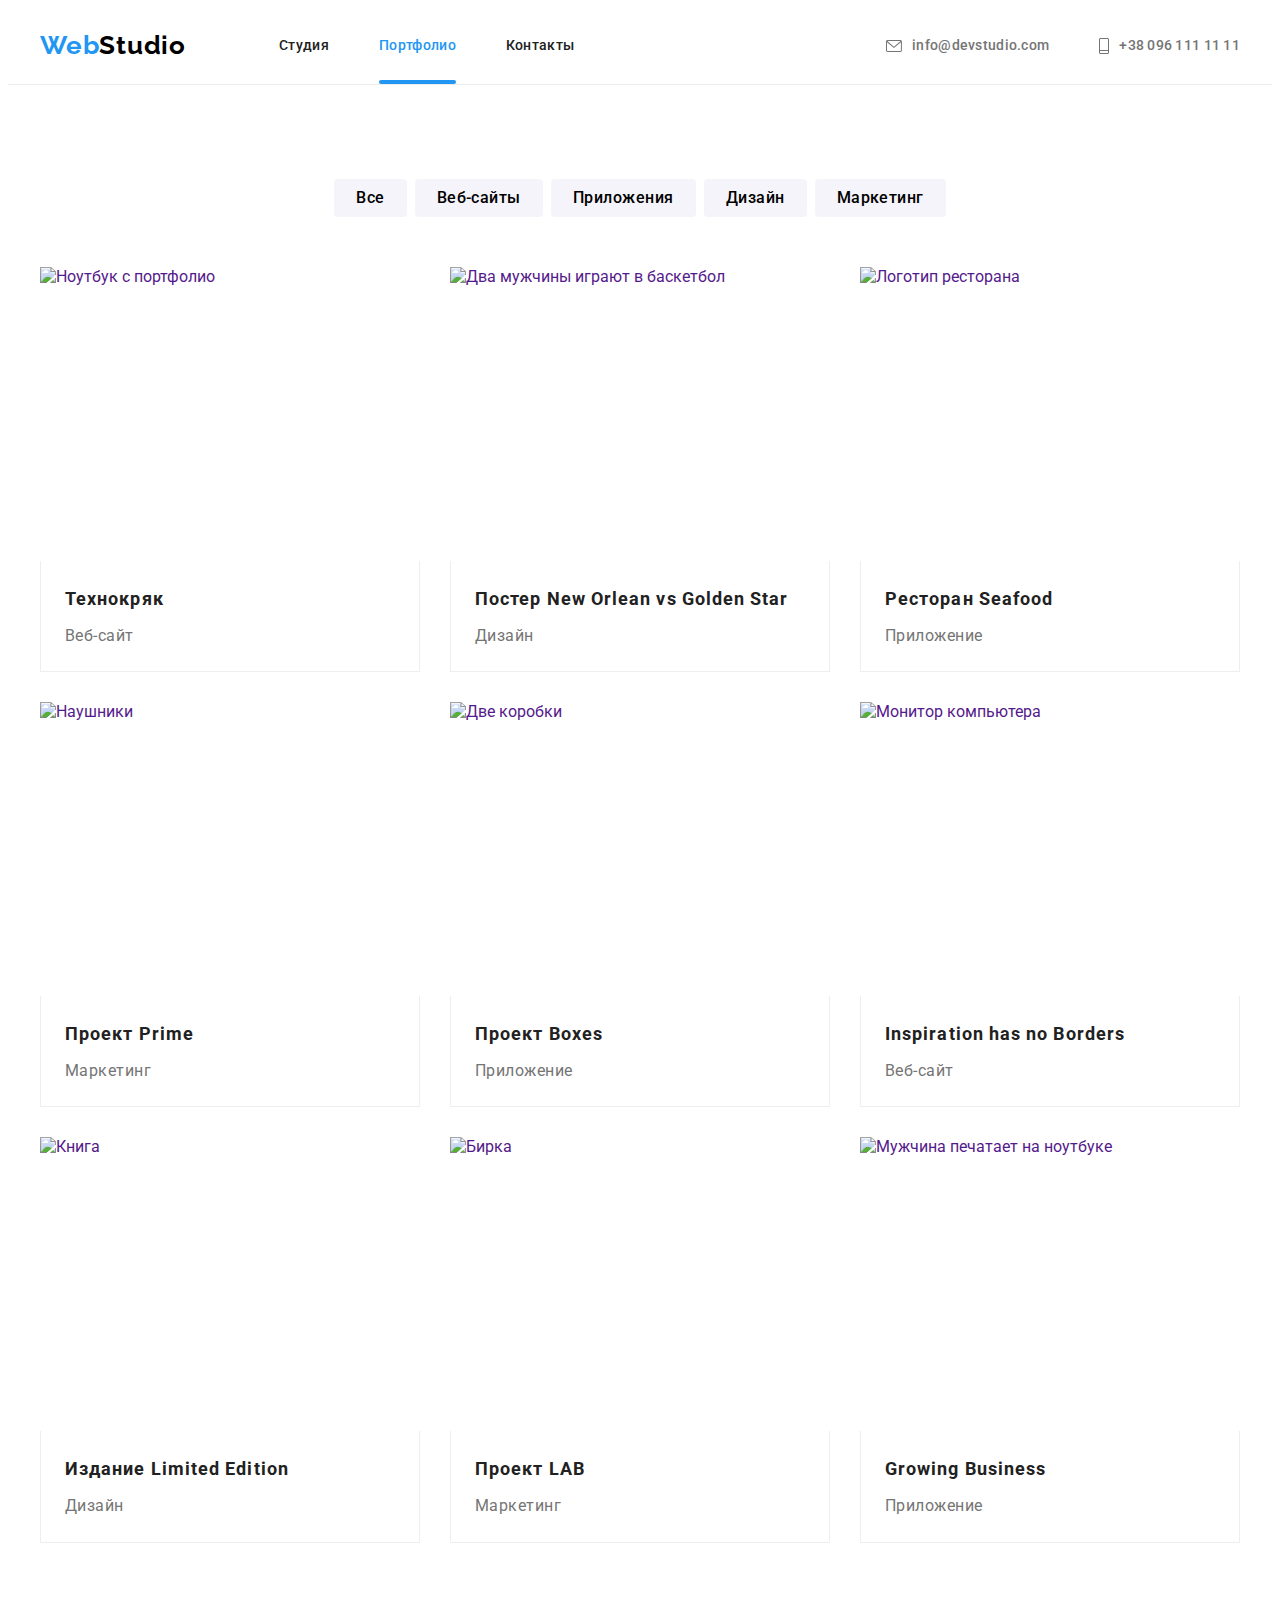
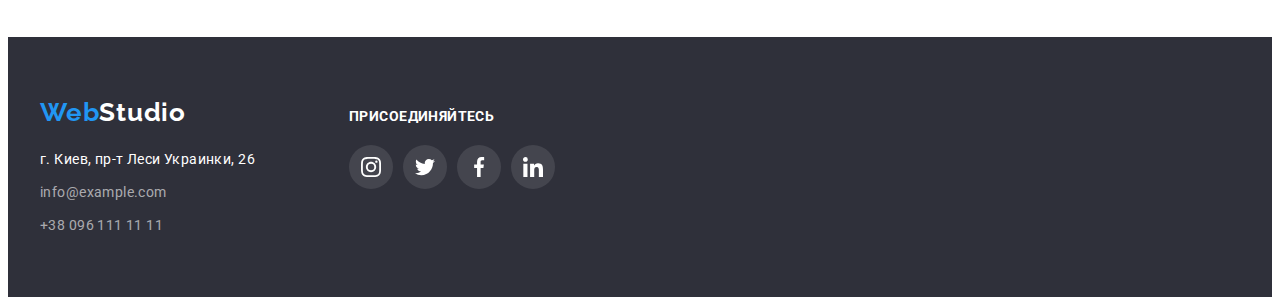
==== portfolio.html @ 475014e9 "." ====
<!DOCTYPE html>
<html lang="ru">
  <head>
    <meta charset="UTF-8" />
    <meta http-equiv="X-UA-Compatible" content="IE=edge" />
    <meta name="viewport" content="width=device-width, initial-scale=1.0" />
    <title>Портфолио</title>
    <link
      href="https://fonts.googleapis.com/css2?family=Raleway:wght@700&family=Roboto:wght@400;500;700;900&display=swap"
      rel="stylesheet"
    />
    <link
      rel="stylesheet"
      href="https://cdnjs.cloudflare.com/ajax/libs/modern-normalize/1.1.0/modern-normalize.min.css"
      integrity="sha512-wpPYUAdjBVSE4KJnH1VR1HeZfpl1ub8YT/NKx4PuQ5NmX2tKuGu6U/JRp5y+Y8XG2tV+wKQpNHVUX03MfMFn9Q=="
      crossorigin="anonymous"
      referrerpolicy="no-referrer"
    />
    <link rel="stylesheet" href="./css/style.css" />
  </head>
  <body>
    <header class="header">
      <div class="container header-con">
        <nav class="header-nav">
          <a href="" class="logo">Web<span class="logo-studio">Studio</span></a>
          <ul class="site-nav list">
            <li class="logo-item">
              <a href="./index.html" class="link">Студия</a>
            </li>
            <li class="logo-item">
              <a href="" class="link current">Портфолио</a>
            </li>
            <li class="logo-item"><a href="" class="link">Контакты</a></li>
          </ul>
        </nav>
        <ul class="auth-nav list">
          <li class="auth-item">
            <a href="mailto:info@devstudio.com" class="auth-link"
              ><svg width="16" height="12">
                <use href="./images/icons.svg.svg#icon-envelope"></use></svg
              >info@devstudio.com</a
            >
          </li>
          <li class="auth-item">
            <a href="tel:+380961111111" class="auth-link"
              ><svg width="10" height="16">
                <use href="./images/icons.svg.svg#icon-tel"></use></svg
              >+38 096 111 11 11</a
            >
          </li>
        </ul>
      </div>
    </header>
    <main>
      <section class="section">
        <div class="container">
          <h1 class="hide">Проекты</h1>
          <ul class="portfolio-filtr-nav list">
            <li class="btn-filtres"><button type="button" class="filtres">Все</button></li>
            <li class="btn-filtres"><button type="button" class="filtres">Веб-сайты</button></li>
            <li class="btn-filtres"><button type="button" class="filtres">Приложения</button></li>
            <li class="btn-filtres"><button type="button" class="filtres">Дизайн</button></li>
            <li class="btn-filtres"><button type="button" class="filtres">Маркетинг</button></li>
          </ul>

          <ul class="project list">
            <li class="project-cards">
              <a href="" class="project-link">
                <div class="overflow">
                  <img
                    src="/goit-markup-hw-02/images/tehno.jpg"
                    alt="Ноутбук с портфолио"
                    width="370"
                    height="294"
                  />
                  <p class="project-modal-text">
                    Ресурс предлагает комплексные предложения с разным уровнем функционала и
                    сервисов. Все это позволит посетителю получить исчерпывающие сведения о компании
                    или частном лице.
                  </p>
                </div>
                <div class="project-block">
                  <h3 class="project-title">Технокряк</h3>
                  <p class="project-text">Веб-сайт</p>
                </div>
              </a>
            </li>
            <li class="project-cards">
              <a href="" class="project-link">
                <div class="overflow">
                  <img
                    src="/goit-markup-hw-02/images/poster.jpg"
                    alt="Два мужчины играют в баскетбол"
                    width="370"
                    height="294"
                  />
                  <p class="project-modal-text">
                    Ресурс предлагает комплексные предложения с разным уровнем функционала и
                    сервисов. Все это позволит посетителю получить исчерпывающие сведения о компании
                    или частном лице.
                  </p>
                </div>

                <div class="project-block">
                  <h3 class="project-title">Постер New Orlean vs Golden Star</h3>
                  <p class="project-text">Дизайн</p>
                </div>
              </a>
            </li>
            <li class="project-cards">
              <a href="" class="project-link">
                <div class="overflow">
                  <img
                    src="/goit-markup-hw-02/images/seafood.jpg"
                    alt="Логотип ресторана"
                    width="370"
                    height="294"
                  />
                  <p class="project-modal-text">
                    Ресурс предлагает комплексные предложения с разным уровнем функционала и
                    сервисов. Все это позволит посетителю получить исчерпывающие сведения о компании
                    или частном лице.
                  </p>
                </div>
                <div class="project-block">
                  <h3 class="project-title">Ресторан Seafood</h3>
                  <p class="project-text">Приложение</p>
                </div>
              </a>
            </li>
            <li class="project-cards">
              <a href="" class="project-link">
                <div class="overflow">
                  <img
                    src="/goit-markup-hw-02/images/prime.jpg"
                    alt="Наушники"
                    width="370"
                    height="294"
                  />
                  <p class="project-modal-text">
                    Ресурс предлагает комплексные предложения с разным уровнем функционала и
                    сервисов. Все это позволит посетителю получить исчерпывающие сведения о компании
                    или частном лице.
                  </p>
                </div>
                <div class="project-block">
                  <h3 class="project-title">Проект Prime</h3>
                  <p class="project-text">Маркетинг</p>
                </div>
              </a>
            </li>
            <li class="project-cards">
              <a href="" class="project-link">
                <div class="overflow">
                  <img
                    src="/goit-markup-hw-02/images/boxes.jpg"
                    alt="Две коробки"
                    width="370"
                    height="294"
                  />
                  <p class="project-modal-text">
                    Ресурс предлагает комплексные предложения с разным уровнем функционала и
                    сервисов. Все это позволит посетителю получить исчерпывающие сведения о компании
                    или частном лице.
                  </p>
                </div>
                <div class="project-block">
                  <h3 class="project-title">Проект Boxes</h3>
                  <p class="project-text">Приложение</p>
                </div>
              </a>
            </li>
            <li class="project-cards">
              <a href="" class="project-link">
                <div class="overflow">
                  <img
                    src="/goit-markup-hw-02/images/borders.jpg"
                    alt="Монитор компьютера"
                    width="370"
                    height="294"
                  />
                  <p class="project-modal-text">
                    Ресурс предлагает комплексные предложения с разным уровнем функционала и
                    сервисов. Все это позволит посетителю получить исчерпывающие сведения о компании
                    или частном лице.
                  </p>
                </div>
                <div class="project-block">
                  <h3 class="project-title">Inspiration has no Borders</h3>
                  <p class="project-text">Веб-сайт</p>
                </div>
              </a>
            </li>
            <li class="project-cards">
              <a href="" class="project-link">
                <div class="overflow">
                  <img
                    src="/goit-markup-hw-02/images/limited.jpg"
                    alt="Книга"
                    width="370"
                    height="294"
                  />
                  <p class="project-modal-text">
                    Ресурс предлагает комплексные предложения с разным уровнем функционала и
                    сервисов. Все это позволит посетителю получить исчерпывающие сведения о компании
                    или частном лице.
                  </p>
                </div>
                <div class="project-block">
                  <h3 class="project-title">Издание Limited Edition</h3>
                  <p class="project-text">Дизайн</p>
                </div>
              </a>
            </li>
            <li class="project-cards">
              <a href="" class="project-link">
                <div class="overflow">
                  <img
                    src="/goit-markup-hw-02/images/lab.jpg"
                    alt="Бирка"
                    width="370"
                    height="294"
                  />
                  <p class="project-modal-text">
                    Ресурс предлагает комплексные предложения с разным уровнем функционала и
                    сервисов. Все это позволит посетителю получить исчерпывающие сведения о компании
                    или частном лице.
                  </p>
                </div>
                <div class="project-block">
                  <h3 class="project-title">Проект LAB</h3>
                  <p class="project-text">Маркетинг</p>
                </div>
              </a>
            </li>
            <li class="project-cards">
              <a href="" class="project-link">
                <div class="overflow">
                  <img
                    src="/goit-markup-hw-02/images/growing.jpg"
                    alt="Мужчина печатает на ноутбуке"
                    width="370"
                    height="294"
                  />
                  <p class="project-modal-text">
                    Ресурс предлагает комплексные предложения с разным уровнем функционала и
                    сервисов. Все это позволит посетителю получить исчерпывающие сведения о компании
                    или частном лице.
                  </p>
                </div>
                <div class="project-block">
                  <h3 class="project-title">Growing Business</h3>
                  <p class="project-text">Приложение</p>
                </div>
              </a>
            </li>
          </ul>
        </div>
      </section>
    </main>
    <footer class="footer">
      <div class="container footer-con">
        <div>
          <a href="" class="logo logo-foot">Web<span class="logofooter">Studio</span></a>
          <address>
            <ul class="list">
              <li class="footer-list">
                <a
                  href="https://bit.ly/3pXMvUd"
                  target="_blank"
                  rel="noopener noreferrer"
                  class="location"
                  >г. Киев, пр-т Леси Украинки, 26</a
                >
              </li>
              <li class="footer-list">
                <a href="mailto:info@devstudio.com" class="footlink">info@example.com</a>
              </li>
              <li class="footer-list">
                <a href="tel:+380961111111" class="footlink">+38 096 111 11 11</a>
              </li>
            </ul>
          </address>
        </div>
        <div class="contacts-footer">
          <h3 class="foter-title">ПРИСОЕДИНЯЙТЕСЬ</h3>
          <ul class="contacts-nav list">
            <li>
              <a href="" class="footer-icon">
                <svg width="20" height="20">
                  <use href="./images/icons.svg.svg#icon-instagram"></use>
                </svg>
              </a>
            </li>
            <li>
              <a href="" class="footer-icon">
                <svg width="20" height="20">
                  <use href="./images/icons.svg.svg#icon-twitter"></use>
                </svg>
              </a>
            </li>
            <li>
              <a href="" class="footer-icon">
                <svg width="20" height="20">
                  <use href="./images/icons.svg.svg#icon-facebook"></use>
                </svg>
              </a>
            </li>
            <li>
              <a href="" class="footer-icon">
                <svg width="20" height="20">
                  <use href="./images/icons.svg.svg#icon-linkedin"></use>
                </svg>
              </a>
            </li>
          </ul>
        </div>
      </div>
    </footer>
  </body>
</html>
---- css/style.css ----
body {
  background-color: var(--primay-bg-color);
  color: var(--title-text-color);
  font-family: Roboto, sans-serif;
}

:root {
  --contacts-text-color: rgba(255, 255, 255, 0.6);
  --primary-text-color: #757575;
  --title-text-color: #212121;
  --primay-bg-color: #ffffff;
  --secondary-bg-color: #f5f4fa;
  --tertiary-bg-color: #2f303a;
  --button-link-primary: #2196f3;
  --button-active-color: #188ce8;
  --logo-secondary-color: #000000;
  --project-card-shadow: #eeeeee;
  --box-shadow-card: 0px 1px 3px rgba(0, 0, 0, 0.12), 0px 1px 1px rgba(0, 0, 0, 0.14),
    0px 2px 1px rgba(0, 0, 0, 0.2);
  --box-shadow-portfolio: 0px 1px 1px rgba(0, 0, 0, 0.12), 0px 4px 4px rgba(0, 0, 0, 0.06),
    1px 4px 6px rgba(0, 0, 0, 0.16);
  --filtres-box-shadow: 0px 3px 1px rgba(0, 0, 0, 0.1), 0px 1px 2px rgba(0, 0, 0, 0.08),
    0px 2px 2px rgba(0, 0, 0, 0.12);
  --modal-shadow: 0px 1px 3px rgba(0, 0, 0, 0.12), 0px 1px 1px rgba(0, 0, 0, 0.14),
    0px 2px 1px rgba(0, 0, 0, 0.2);
  --border-header-color: #ececec;
  --icon-color: #afb1b8;
  --footer-icon-background: rgba(255, 255, 255, 0.1);
  --gradient-hero: rgba(47, 48, 58, 0.4);
  --text-bg-section: rgba(47, 48, 58, 0.8);
  --bg-project-hover: rgba(33, 150, 243, 0.9);
  --animation: 250ms cubic-bezier(0.4, 0, 0.2, 1);
  --button-modal-border: rgba(0, 0, 0, 0.1);
  --bg-color-modal: rgba(0, 0, 0, 0.2);
}
.list {
  list-style: none;
}
ul,
h1,
h2,
h3,
p {
  margin: 0;
  padding: 0;
}
img {
  display: block;
  max-width: 100%;
  height: auto;
}
.section {
  padding-bottom: 94px;
  padding-top: 94px;
}

.container {
  width: 1200px;
  margin-left: auto;
  margin-right: auto;
  padding-left: 15px;
  padding-right: 15px;
}

/*header*/
.header {
  border-bottom: 1px solid var(--border-header-color);
}
.header-con {
  display: flex;
  align-items: center;
}
.header-nav {
  display: flex;
  align-items: center;
}

/*logo*/

.logo {
  color: var(--button-link-primary);
  text-decoration: none;
  letter-spacing: 0.03em;
  font-weight: 700;
  font-size: 26px;
  line-height: 1.2;
  font-family: 'Raleway';
  margin-right: 93px;
}
.logo-studio {
  color: var(--logo-secondary-color);
  letter-spacing: 0.03em;
}
.logo-item {
  letter-spacing: 0.02em;
}

.link {
  display: block;
  padding-top: 30px;
  padding-bottom: 30px;
}
/* site nav*/
.site-nav {
  display: flex;
  gap: 50px;
}
.current {
  position: relative;
}
.current::after {
  content: '';
  position: absolute;
  width: 100%;
  height: 4px;
  background-color: var(--button-link-primary);
  border-radius: 2px;
  bottom: 0;
  right: 0;
  animation: animation-current var(--animation);
}
@keyframes animation-current {
  0% {
    transform: scaleX(1);
  }
  50% {
    transform: scaleX(0);
  }
  100% {
    transform: scaleX(1);
  }
}

.site-nav .link.current {
  color: var(--button-link-primary);
}
.site-nav .link {
  color: var(--title-text-color);
  font-weight: 500;
  font-size: 14px;
  line-height: 1.1;
  text-decoration: none;
  transition: color var(--animation);
}
.site-nav .link:hover,
.site-nav .link:focus {
  color: var(--button-link-primary);
  transition: color var(--animation);
}

/*auth */
.auth-nav {
  display: flex;
  margin-left: auto;
  gap: 50px;
}

.auth-link {
  padding-top: 30px;
  padding-bottom: 30px;
  color: var(--primary-text-color);
  font-weight: 500;
  font-size: 14px;
  line-height: 1.1;
  text-decoration: none;
  letter-spacing: 0.02em;
  display: flex;
  align-items: center;
  fill: currentColor;
  gap: 10px;
  transition: color var(--animation);
}

.auth-nav .auth-link:hover,
.auth-nav .auth-link:focus {
  color: var(--button-link-primary);
}

/*list*/

/* hero */
.hero {
  background-color: var(--tertiary-bg-color);
  text-align: center;
  padding-top: 200px;
  padding-bottom: 200px;
  margin-left: auto;
  margin-right: auto;
  max-width: 1600px;
  background-image: linear-gradient(to right, var(--gradient-hero), var(--gradient-hero)),
    url(../images/background.jpg);
  background-repeat: no-repeat;
  background-size: cover;
  background-position: center;
}

.hero-title {
  width: 696px;
  margin-left: auto;
  margin-right: auto;
  margin-bottom: 30px;
  color: var(--primay-bg-color);
  font-weight: 900;
  font-size: 44px;
  line-height: 1.4;
  letter-spacing: 0.06em;
}
.hero-button {
  padding: 10px 32px 10px 32px;
  color: var(--primay-bg-color);
  background-color: var(--button-link-primary);
  font-family: inherit;
  font-weight: 700;
  font-size: 16px;
  line-height: 2;
  cursor: pointer;
  border: 0;
  border-radius: 4px;
  letter-spacing: 0.06em;
  transition: background-color var(--animation);
}
.hero-button:hover,
.hero-button:focus {
  background-color: var(--button-active-color);
  transition: background-color var(--animation);
  opacity: 1;
}
.hide {
  position: absolute;
  width: 1px;
  height: 1px;
  margin: -1px;
  border: 0;
  padding: 0;

  white-space: nowrap;
  clip-path: inset(100%);
  clip: rect(0 0 0 0);
  overflow: hidden;
}
/* peculiarity */
.peculiarity-icon {
  display: flex;
  gap: 30px;
}
.peculiarity-icon-list {
  display: flex;
  width: 270px;
  height: 120px;
  background-color: var(--secondary-bg-color);
  justify-content: center;
  align-items: center;
  border-radius: 4px;
  margin-bottom: 30px;
}

.peculiarity {
  display: flex;
  align-items: center;
  gap: 30px;
}
.peculiarity-list {
  width: calc((100% - 90px) / 4);
}

.peculiarity-title {
  margin-bottom: 10px;

  font-weight: 700;
  font-size: 14px;
  line-height: 1.1;
  letter-spacing: 0.03em;
}
.peculiarity-text {
  color: var(--primary-text-color);
  font-size: 14px;
  line-height: 1.7;
  letter-spacing: 0.03em;
}

/* section */
.sections {
  padding-bottom: 94px;
}
.section-list {
  display: flex;
  gap: 30px;
}
.section-cards {
  position: relative;
}

.section-text {
  display: flex;
  justify-content: center;
  align-items: center;
  position: absolute;
  bottom: 0;

  font-weight: 700;
  font-size: 14px;
  line-height: 1.14;
  letter-spacing: 0.03em;

  text-transform: uppercase;

  color: var(--primay-bg-color);
  background-color: var(--text-bg-section);

  width: 100%;
  height: 70px;
}

.section-title {
  margin-bottom: 50px;
  font-weight: 700;
  font-size: 36px;
  line-height: 1.7;
  text-align: center;
}
/* our-team */

.our-team {
  background-color: var(--secondary-bg-color);
}
.team {
  display: flex;
  gap: 30px;
}
.our-team-cards {
  background-color: var(--primay-bg-color);
  text-align: center;
  box-shadow: var(--box-shadow-card);
  border-radius: 0px 0px 4px 4px;
  width: calc((100% - 90px) / 4);
}

.our-team-title {
  margin-bottom: 50px;

  font-weight: 700;
  font-size: 36px;
  line-height: 1.2;
  text-align: center;
  letter-spacing: 0.03em;
}
.our-team-subtitle {
  padding-top: 30px;
  margin-bottom: 10px;
  font-weight: 500;
  font-size: 16px;
  line-height: 1.2;
  letter-spacing: 0.03em;
}
.our-team-contacts {
  display: flex;
  justify-content: center;
  padding-bottom: 30px;
  gap: 10px;
}
.our-team-link {
  width: 44px;
  height: 44px;
  border-radius: 50%;
  display: flex;
  justify-content: center;
  align-items: center;
  border-radius: 50%;
  fill: var(--icon-color);
  transition: background-color var(--animation), fill var(--animation);
}

.our-team-link:hover,
.our-team-link:focus {
  background-color: var(--button-link-primary);
  fill: var(--primay-bg-color);
}
.our-team-text {
  color: var(--primary-text-color);
  font-size: 16px;
  line-height: 1.2;
  letter-spacing: 0.03em;
  margin-bottom: 16px;
}
/*clients*/
.clients-title {
  margin-bottom: 50px;
  font-weight: 700;
  font-size: 36px;
  line-height: 1.2;
  text-align: center;
  letter-spacing: 0.03em;
}
.clients-nav {
  display: flex;
  gap: 30px;
}
.client-cards {
  border-radius: 4px;
}
.clients-link {
  display: flex;
  justify-content: center;
  align-items: center;
  border: 1px solid var(--icon-color);
  border-radius: 4px;
  fill: var(--icon-color);
  width: 170px;
  height: 92px;
  transition: border-color var(--animation), fill var(--animation);
}

.clients-link:hover,
.clients-link:focus {
  fill: var(--button-link-primary);
  border-color: var(--button-link-primary);
}

/* footer */

.footer {
  padding-top: 60px;
  padding-bottom: 60px;
  background-color: var(--tertiary-bg-color);
  max-width: 1600px;
  margin-left: auto;
  margin-right: auto;
}
.footer-con {
  display: flex;
  gap: 70px;
}
.logo-foot {
  display: inline-block;
  margin-bottom: 20px;
  letter-spacing: 0.03em;
}
.logofooter {
  color: var(--primay-bg-color);
}
.footer-list {
  margin-bottom: 9px;
}
.footer-list:last-child {
  margin-bottom: 0;
}
.location {
  color: var(--primay-bg-color);
  font-style: normal;
  font-size: 14px;
  line-height: 1.7;
  text-decoration: none;
  letter-spacing: 0.03em;
  transition: color var(--animation);
}
.footlink {
  color: var(--contacts-text-color);
  font-style: normal;
  font-size: 14px;
  line-height: 1.7;
  text-decoration: none;
  letter-spacing: 0.03em;
  transition: color var(--animation);
}
.location:hover,
.location:focus {
  color: var(--button-link-primary);
}
.footlink:hover,
.footlink:focus {
  color: var(--button-link-primary);
}
.contacts-nav {
  display: flex;
  gap: 10px;
}
.foter-title {
  color: var(--primay-bg-color);
  font-weight: 700;
  font-size: 14px;
  line-height: 1.14;
  letter-spacing: 0.03em;
  margin-bottom: 20px;
  padding-top: 12px;
}
.footer-icon {
  width: 44px;
  height: 44px;
  display: flex;
  justify-content: center;
  align-items: center;
  border-radius: 50%;
  fill: var(--primay-bg-color);
  background-color: var(--footer-icon-background);
  transition: background-color var(--animation);
}
.footer-icon:hover,
.footer-icon:focus {
  background-color: var(--button-link-primary);
}
/* portfolio */

/* filter*/

.portfolio-filtr-nav {
  display: flex;
  justify-content: center;
  margin-bottom: 50px;
  gap: 8px;
}

.filtres {
  padding: 6px 22px 6px 22px;
  background: var(--secondary-bg-color);
  font-weight: 500;
  font-size: 16px;
  line-height: 1.6;
  letter-spacing: 0.03em;
  border-radius: 4px;
  border: 0;
  cursor: pointer;
  font-family: inherit;
  transition: background-color var(--animation), color var(--animation), box-shadow var(--animation);
}

.filtres:hover,
.filtres:focus {
  background-color: var(--button-link-primary);
  color: var(--primay-bg-color);
  box-shadow: var(--filtres-box-shadow);
}

/*project*/
.project {
  display: flex;
  flex-wrap: wrap;
  gap: 30px;
}
.project-cards {
  width: calc((100% - 60px) / 3);
}
.project-modal-text {
  font-weight: 400;
  font-size: 18px;
  line-height: 1.55;
  letter-spacing: 0.03em;
  color: var(--primay-bg-color);
  background-color: var(--bg-project-hover);

  padding: 63px 24px;
  height: 294px;
  width: 100%;

  position: absolute;
  top: 0;
  opacity: 0;

  transform: translate(0, 100%);
  transition: transform var(--animation), opacity var(--animation);
}
.overflow {
  overflow: hidden;
  position: relative;
}
.project-link:hover .project-modal-text,
.project-link:focus .project-modal-text {
  opacity: 1;
  bottom: 100%;
  transform: translate(0, 0);
}
.project-link {
  text-decoration: none;
  display: block;
  transition: box-shadow var(--animation);
}
.project-link:hover,
.project-link:focus {
  box-shadow: var(--box-shadow-portfolio);
}
.project-title {
  color: var(--title-text-color);
  margin-bottom: 4px;
  font-weight: 700;
  font-size: 18px;
  line-height: 2;
  letter-spacing: 0.06em;
}
.project-block {
  padding: 20px 24px 20px 24px;
  border: 1px solid var(--project-card-shadow);
  border-top: 0;
}
.project-text {
  color: var(--primary-text-color);
  font-size: 16px;
  line-height: 1.9;
  letter-spacing: 0.03em;
}
/* modal window */

.backdrop {
  position: fixed;

  top: 0;
  left: 0;

  opacity: 1;
  background-color: var(--bg-color-modal);

  width: 100%;
  height: 100%;

  transition: opacity var(--animation), background-color var(--animation);
}
.backdrop.is-hidden {
  opacity: 0;
  pointer-events: none;
}
.backdrop.is-hidden .modal-window {
  transform: translate(-50%, -50%) scale(0);
}

.modal-window {
  position: absolute;
  width: 528px;
  height: 581px;

  top: 50%;
  left: 50%;
  transform: translate(-50%, -50%) scale(1);
  transition: transform var(--animation);
  background-color: var(--primay-bg-color);
  box-shadow: var(--modal-shadow);
  border-radius: 4px;
}
.button-modal {
  position: absolute;
  right: 8px;
  top: 8px;
  border-radius: 60%;
  background-color: var(--primay-bg-color);
  border-color: var(--button-modal-border);
  cursor: pointer;
  transition: fill var(--animation);
}
.button-modal:hover {
  fill: var(--button-active-color);
  transition: fill var(--animation);
}
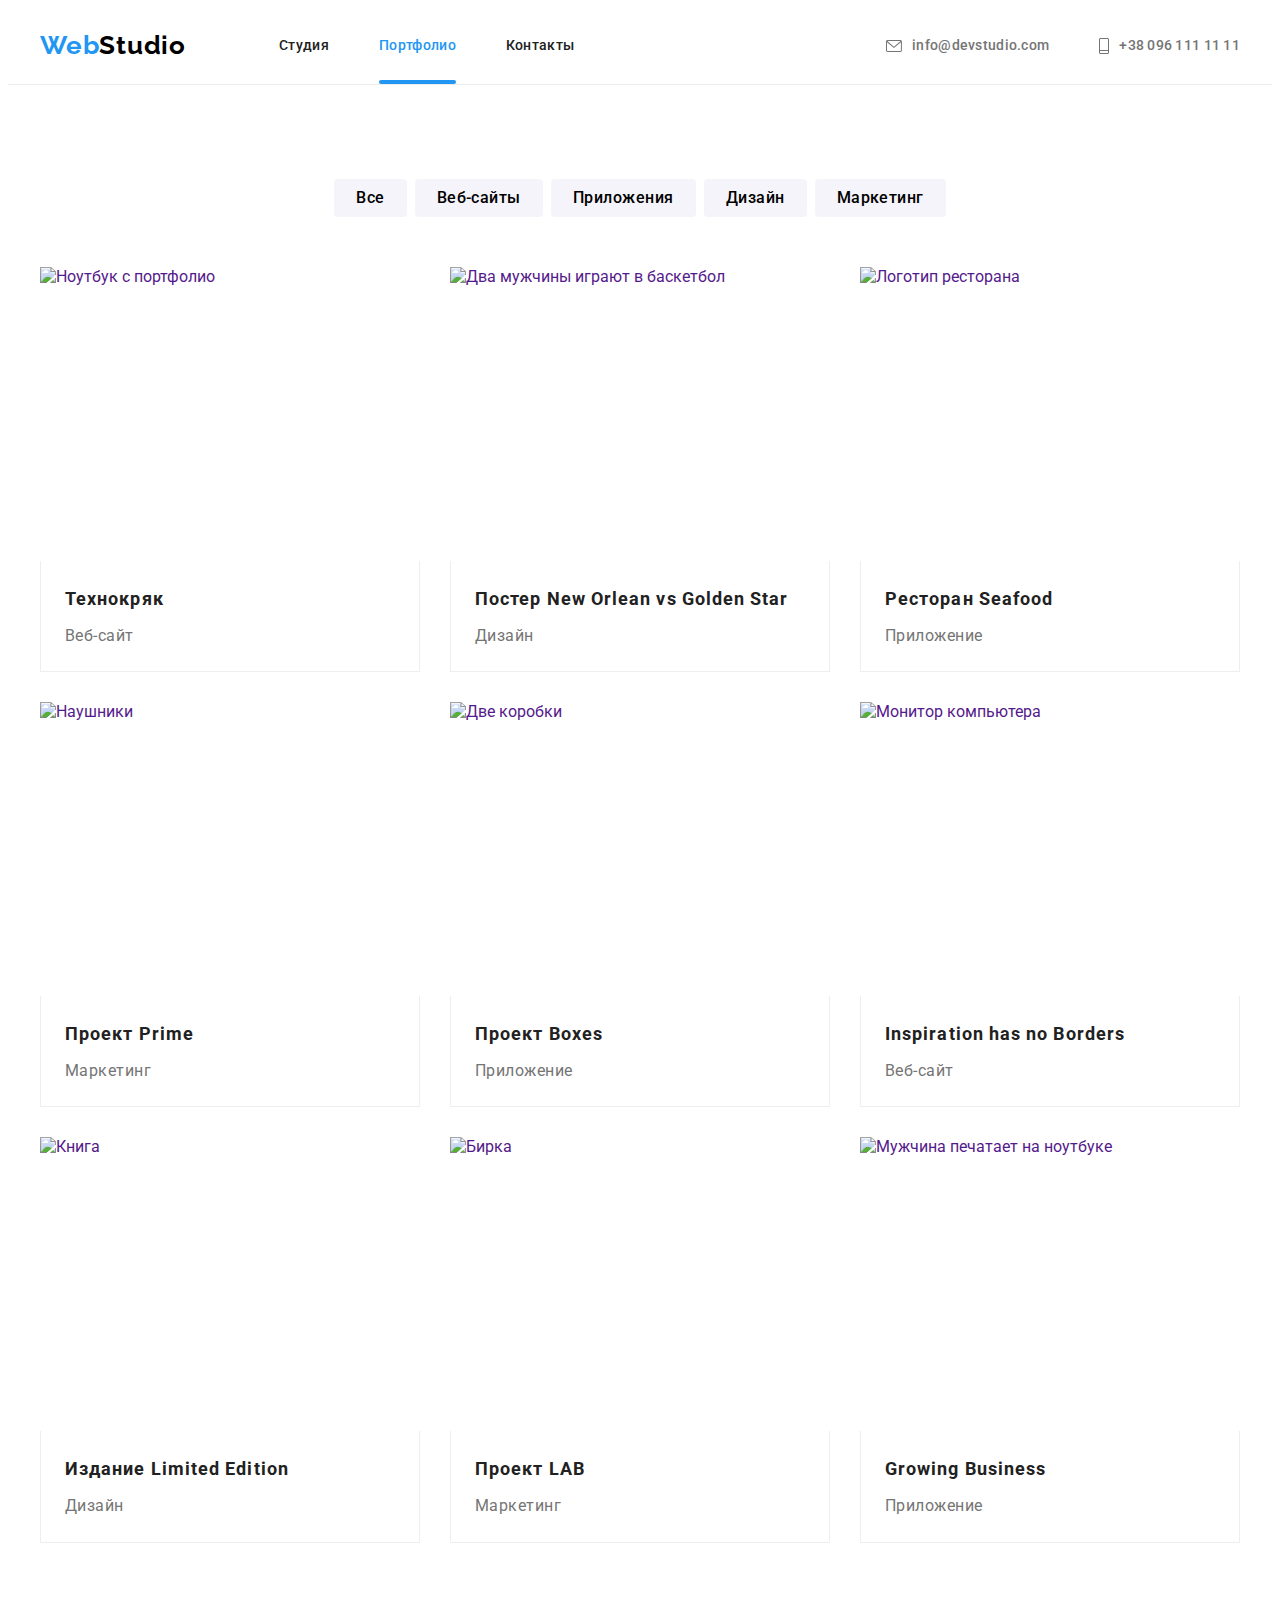
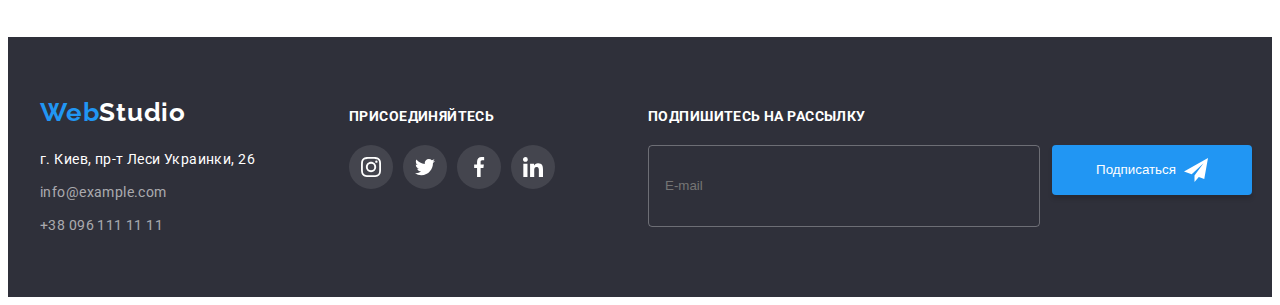
==== commit c4060f21: "hw6" ====
--- a/portfolio.html
+++ b/portfolio.html
@@ -315,6 +315,20 @@
             </li>
           </ul>
         </div>
+        <form class="form-footer">
+          <h3 class="form-title-footer">Подпишитесь на рассылку</h3>
+          <div class="form-con-footer">
+            <label>
+              <input type="mail" name="mail" class="input-footer" placeholder="E-mail" />
+            </label>
+            <button type="button" class="form-button-footer" type="submit">
+              Подписаться
+              <svg width="24" height="24" class="form-logo-footer">
+                <use href="./images/icons.svg.svg#icon-send"></use>
+              </svg>
+            </button>
+          </div>
+        </form>
       </div>
     </footer>
   </body>
--- a/css/style.css
+++ b/css/style.css
@@ -23,6 +23,7 @@
     0px 2px 2px rgba(0, 0, 0, 0.12);
   --modal-shadow: 0px 1px 3px rgba(0, 0, 0, 0.12), 0px 1px 1px rgba(0, 0, 0, 0.14),
     0px 2px 1px rgba(0, 0, 0, 0.2);
+  --box-form-button: rgba(0, 0, 0, 0.15);
   --border-header-color: #ececec;
   --icon-color: #afb1b8;
   --footer-icon-background: rgba(255, 255, 255, 0.1);
@@ -32,6 +33,9 @@
   --animation: 250ms cubic-bezier(0.4, 0, 0.2, 1);
   --button-modal-border: rgba(0, 0, 0, 0.1);
   --bg-color-modal: rgba(0, 0, 0, 0.2);
+  --placeholder-color: rgba(117, 117, 117, 0.5);
+  --border-color-form: rgba(33, 33, 33, 0.2);
+  --border-color-button-footer: rgba(255, 255, 255, 0.3);
 }
 .list {
   list-style: none;
@@ -49,6 +53,7 @@
   max-width: 100%;
   height: auto;
 }
+
 .section {
   padding-bottom: 94px;
   padding-top: 94px;
@@ -498,6 +503,59 @@
 .footer-icon:focus {
   background-color: var(--button-link-primary);
 }
+.form-footer {
+  margin-left: 23px;
+}
+.form-title-footer {
+  font-weight: 700;
+  font-size: 14px;
+  line-height: 1.14;
+  letter-spacing: 0.03em;
+  text-transform: uppercase;
+  color: var(--primay-bg-color);
+  margin-bottom: 20px;
+  padding-top: 12px;
+}
+.form-con-footer {
+  display: flex;
+  gap: 12px;
+}
+.input-footer {
+  outline: none;
+  border: none;
+  display: inline-block;
+  width: 358px;
+  height: 50px;
+  background-color: inherit;
+  border: 1px solid var(--border-color-button-footer);
+  border-radius: 4px;
+  padding: 15px 16px;
+  transition: border-color var(--animation);
+  cursor: pointer;
+  color: var(--primay-bg-color);
+}
+.input-footer:focus {
+  border-color: var(--button-active-color);
+}
+.form-button-footer {
+  width: 200px;
+  height: 50px;
+  background-color: var(--button-link-primary);
+  box-shadow: 0px 4px 4px var(--box-form-button);
+  border-radius: 4px;
+  border: 0;
+  color: var(--primay-bg-color);
+  display: flex;
+  align-items: center;
+  justify-content: center;
+  gap: 8px;
+  cursor: pointer;
+  transition: background-color var(--animation);
+}
+.form-button-footer:hover,
+.form-button-footer:focus {
+  background-color: var(--button-active-color);
+}
 /* portfolio */
 
 /* filter*/
@@ -624,6 +682,8 @@
   position: absolute;
   width: 528px;
   height: 581px;
+
+  padding: 40px;
 
   top: 50%;
   left: 50%;
@@ -647,3 +707,163 @@
   fill: var(--button-active-color);
   transition: fill var(--animation);
 }
+.form {
+  margin-left: auto;
+  margin-right: auto;
+  border: 0;
+}
+.form-titte {
+  font-weight: 700;
+  font-size: 20px;
+  line-height: 1.15;
+  text-align: center;
+  letter-spacing: 0.03em;
+  margin-bottom: 12px;
+}
+.form-filed {
+  display: flex;
+  flex-direction: column;
+  margin-bottom: 10px;
+  gap: 4px;
+}
+.input {
+  border: none;
+  outline: none;
+  height: 40px;
+  border: 1px solid var(--border-color-form);
+  border-radius: 4px;
+  padding: 0px 12px 0px 42px;
+  width: 100%;
+  transition: border-color var(--animation);
+  cursor: pointer;
+}
+.input:focus,
+.textarea:focus {
+  border-color: var(--button-link-primary);
+}
+.input:focus ~ .icon-form {
+  fill: var(--button-link-primary);
+}
+
+.form-label {
+  font-weight: 400;
+  font-size: 12px;
+  line-height: 1.16;
+  letter-spacing: 0.01em;
+  color: var(--primary-text-color);
+}
+.icon-con {
+  position: relative;
+}
+.icon-form {
+  position: absolute;
+  display: inline-block;
+  top: 50%;
+  left: 12px;
+  transform: translateY(-50%);
+  transition: fill var(--animation);
+}
+.textarea {
+  outline: none;
+  height: 120px;
+  resize: none;
+  border: 1px solid var(--border-color-form);
+  border-radius: 4px;
+  margin-bottom: 10px;
+  padding: 16px 12px;
+  transition: border-color var(--animation);
+}
+.textarea::placeholder {
+  font-weight: 400;
+  font-size: 14px;
+  line-height: 1.14;
+  letter-spacing: 0.01em;
+  color: var(--placeholder-color);
+}
+.checkbox {
+  position: absolute;
+  width: 1px;
+  height: 1px;
+  margin: -1px;
+  border: 0;
+  padding: 0;
+
+  white-space: nowrap;
+  clip-path: inset(100%);
+  clip: rect(0 0 0 0);
+  overflow: hidden;
+}
+.form-checkbox {
+  margin-bottom: 30px;
+  display: flex;
+  justify-content: center;
+  align-items: center;
+  position: relative;
+  left: 13px;
+  cursor: pointer;
+}
+
+.checkbox:checked ~ .icon-check {
+  opacity: 1;
+  fill: var(--button-link-primary);
+}
+.checkbox:checked + .icon-no-active {
+  opacity: 0;
+}
+.form-icon {
+  font-weight: 400;
+  font-size: 14px;
+  line-height: 1.71;
+  letter-spacing: 0.03em;
+  cursor: pointer;
+}
+.icon-check {
+  position: absolute;
+  opacity: 0;
+  left: 0;
+  top: 50%;
+  transform: translateY(-50%);
+  transition: opacity var(--animation);
+}
+.icon-no-active {
+  position: absolute;
+  left: 0;
+  top: 50%;
+  transform: translateY(-50%);
+  transition: opacity var(--animation);
+  opacity: 1;
+}
+.checkbox-link {
+  color: var(--button-link-primary);
+  text-decoration: none;
+  position: relative;
+}
+.checkbox-link::before {
+  position: absolute;
+  content: '';
+  bottom: 0;
+  left: 0;
+  width: 100%;
+  height: 1px;
+  background-color: var(--button-link-primary);
+}
+
+.form-button {
+  display: block;
+  width: 200px;
+  height: 50px;
+  padding: 10px 55px 10px 56px;
+  background-color: var(--button-link-primary);
+  color: var(--primay-bg-color);
+  border: 0;
+  cursor: pointer;
+  letter-spacing: 0.06em;
+  box-shadow: 0px 4px 4px rgba(0, 0, 0, 0.15);
+  border-radius: 4px;
+  margin-left: auto;
+  margin-right: auto;
+  transition: background-color var(--animation);
+}
+.form-button:hover {
+  background-color: var(--button-active-color);
+}
